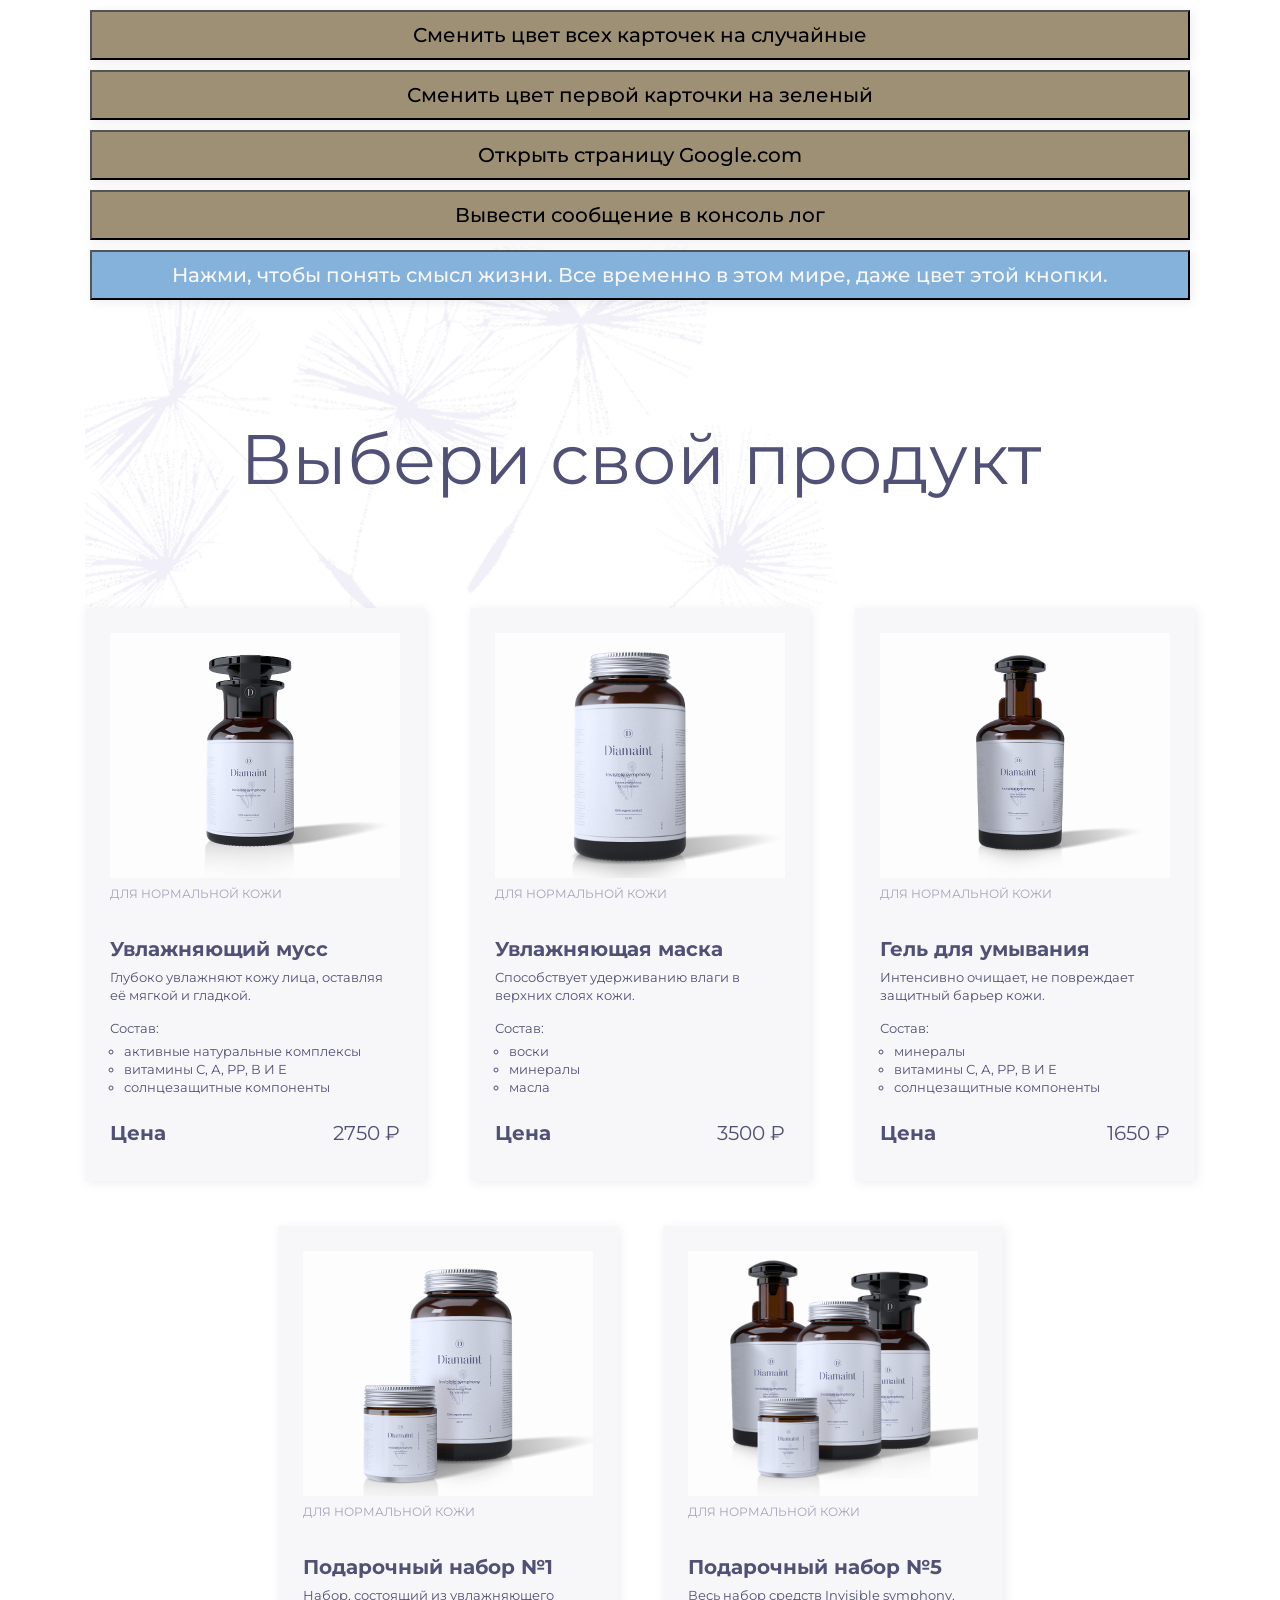
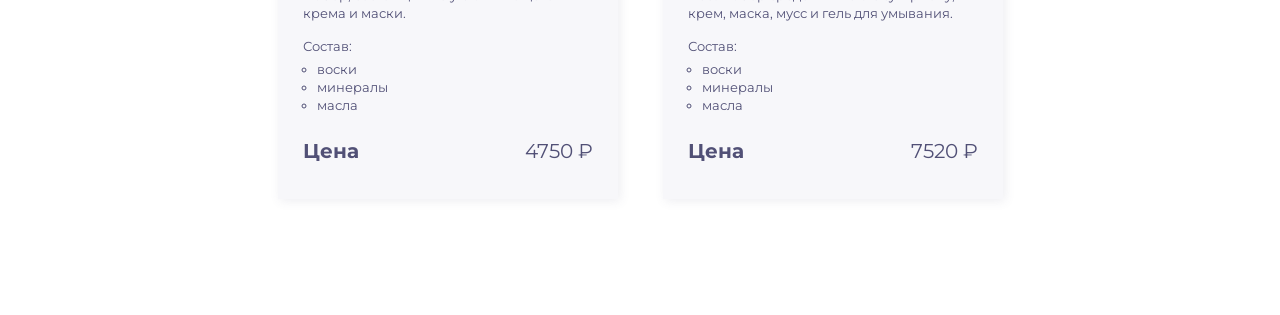
==== index.html @ d2cb1d64 "enabled js and added buttons" ====
<!DOCTYPE html>
<html lang="en">
<head>
  <meta charset="UTF-8">
  <meta name="viewport" content="width=device-width, initial-scale=1.0">
  <title>Product card</title>
  <link rel="stylesheet" href="style.css">
  <link rel="preconnect" href="https://fonts.googleapis.com">
  <link rel="preconnect" href="https://fonts.gstatic.com" crossorigin>
  <link href="https://fonts.googleapis.com/css2?family=Montserrat:ital,wght@0,100..900;1,100..900&display=swap" rel="stylesheet">
</head>
<body>
  <div class="buttons-container">
    <button class="button" id="change-color-all-card">Сменить цвет всех карточек на случайные</button>
    <button class="button" id="change-color-first-card">Сменить цвет первой карточки на зеленый</button>
    <button class="button" id="open-google">Открыть страницу Google.com</button>
    <button class="button" id="output-console-log">Вывести сообщение в консоль лог</button>
    <button class="two-color-button-def" id="two-color-switch-button">Нажми, чтобы понять смысл жизни. Все временно в этом мире, даже цвет этой кнопки. </button>
  </div>
  <div class="title-container">
    <h1 class="title">Выбери свой продукт</h1>
  </div>
  <ul class="product-list">
    <li>
      <div class="card-container">
        <img src="/images/diamaint/mousse.png" alt="Mousse Diamaint" width="290" height="245">
        <span class="product-category">для нормальной кожи</span>
        <h3 class="product-name">Увлажняющий мусс</h3>
        <p class="product-description">Глубоко увлажняют кожу лица, оставляя её мягкой и гладкой.</p>
        <span>Состав:</span>
        <ul class="product-compound">
          <li class="product-compound-item">активные натуральные комплексы</li>
          <li class="product-compound-item">витамины С, А, РР, В И Е</li>
          <li class="product-compound-item">солнцезащитные компоненты</li>
        </ul>
        <div class="product-price-container">
          <span class="product-price-label">Цена</span>
          <span class="product-price">2750 &#x20BD</span>
        </div>
      </div>
    </li>
    <li>
      <div class="card-container">
        <img src="/images/diamaint/mask.png" alt="Mask Diamaint" width="290" height="245">
        <span class="product-category">для нормальной кожи</span>
        <h3 class="product-name">Увлажняющая маска</h3>
        <p class="product-description">Способствует удерживанию влаги в верхних слоях кожи.</p>
        <span>Состав:</span>
        <ul class="product-compound">
          <li class="product-compound-item">воски</li>
          <li class="product-compound-item">минералы</li>
          <li class="product-compound-item">масла</li>
        </ul>
        <div class="product-price-container">
          <span class="product-price-label">Цена</span>
          <span class="product-price">3500 &#x20BD</span>
        </div>
      </div>
    </li>
    <li>
      <div class="card-container">
        <img src="/images/diamaint/gel.png" alt="Gel Diamaint" width="290" height="245">
        <span class="product-category">для нормальной кожи</span>
        <h3 class="product-name">Гель для умывания</h3>
        <p class="product-description">Интенсивно очищает, не повреждает защитный барьер кожи.</p>
        <span>Состав:</span>
        <ul class="product-compound">
          <li class="product-compound-item">минералы</li>
          <li class="product-compound-item">витамины С, А, РР, В И Е</li>
          <li class="product-compound-item">солнцезащитные компоненты</li>
        </ul>
        <div class="product-price-container">
          <span class="product-price-label">Цена</span>
          <span class="product-price">1650 &#x20BD</span>
        </div>
      </div>
    </li>
    <li>
      <div class="card-container">
        <img src="/images/diamaint/giftset1.png" alt="Gift set 1 Diamaint" width="290" height="245">
        <span class="product-category">для нормальной кожи</span>
        <h3 class="product-name">Подарочный набор №1</h3>
        <p class="product-description">Набор, состоящий из увлажняющего крема и маски.</p>
        <span>Состав:</span>
        <ul class="product-compound">
          <li class="product-compound-item">воски</li>
          <li class="product-compound-item">минералы</li>
          <li class="product-compound-item">масла</li>
        </ul>
        <div class="product-price-container">
          <span class="product-price-label">Цена</span>
          <span class="product-price">4750 &#x20BD</span>
        </div>
      </div>
    </li>
    <li>
      <div class="card-container">
        <img src="/images/diamaint/giftset5.png" alt="Gift set 5 Diamaint" width="290" height="245">
        <span class="product-category">для нормальной кожи</span>
        <h3 class="product-name">Подарочный набор №5</h3>
        <p class="product-description">Весь набор средств Invisible symphony, крем, маска, мусс и гель для умывания.</p>
        <span>Состав:</span>
        <ul class="product-compound">
          <li class="product-compound-item">воски</li>
          <li class="product-compound-item">минералы</li>
          <li class="product-compound-item">масла</li>
        </ul>
        <div class="product-price-container">
          <span class="product-price-label">Цена</span>
          <span class="product-price">7520 &#x20BD</span>
        </div>
      </div>
    </li>
  </ul>
  <script src="main.js"></script>
</body>
</html>
---- style.css ----
* {
  box-sizing: border-box;
  margin: 0px;
  padding: 0px;
  font-family: 'Montserrat', Arial;
  font-size: 13px;
  line-height: 18px;
  color: #515076;
}

.card-container {
  width: 340px;
  height: 573px;
  padding: 25px;
  background-color: #F7F7FA;
  box-shadow: 2px 2px 10px 0px rgba(81, 80, 118, 0.1);
}

.product-category {
  font-size: 12px;
  line-height: 24px;
  text-transform: uppercase;
  color: #A5A3B9;
}

.product-name {
  font-weight: 700;
  font-size: 20px;
  line-height: 27px;
  margin-top: 30px;
  margin-bottom: 5px;
  display: block;
}

.product-description {
  margin-bottom: 15px;
}

.product-compound {
  margin-top: 5px;
  list-style: circle;
  margin-bottom: 25px;
}

.product-compound-item {
  margin-left: 14px;
}

.product-price-container {
  display: flex;
  justify-content: space-between;
}

.product-price-label {
  font-weight: 700;
  font-size: 20px;
  line-height: 24px;
}

.product-price {
  font-size: 20px;
  line-height: 24px;
}

.product-list {
  display: flex;
  flex-wrap: wrap;
  gap: 45px;
  list-style: none;
  justify-content: center;
  margin-left: 85px;
  margin-bottom: 116px;
  width: 1110px;
  height: 1191px;
}

.title {
  font-weight: 400;
  font-size: 70px;
  line-height: 78px;
  text-align: center;
  width: 846px;
  height: 78px;
  margin: 220px 0px 110px 132px;
}

.title-container {
  background-image: url("/images/bg_flowers.png");
  background-position: left top;
  background-size: 790px 697px;
  align-content: center;
  background-repeat: no-repeat;
  margin-left: 85px;
}

.buttons-container {
  display: flex;
  flex-wrap: wrap;
  justify-content: center;
  gap: 10px;
  margin-top: 10px;
  margin-left: 85px;
  margin-bottom: -100px;
  width: 1110px;
}

.button {
  font-weight: 500;
  font-size: 20px;
  background-color: #F7F7FA;
  box-shadow: 2px 2px 10px 0px rgba(81, 80, 118, 0.1);
  width: 1100px;
  height: 50px;
  background-color: #9d9074;
  color: #000000;
}

.two-color-button-def {
  background-color: #85b2da;
  color: #F7F7FA;
  font-weight: 500;
  font-size: 20px;
  box-shadow: 2px 2px 10px 0px rgba(81, 80, 118, 0.1);
  width: 1100px;
  height: 50px;
}

.two-color-button-alt {
  background-color: #9d9074;
  color: #000000;
  font-weight: 500;
  font-size: 20px;
  box-shadow: 2px 2px 10px 0px rgba(81, 80, 118, 0.1);
  width: 1100px;
  height: 50px;
}
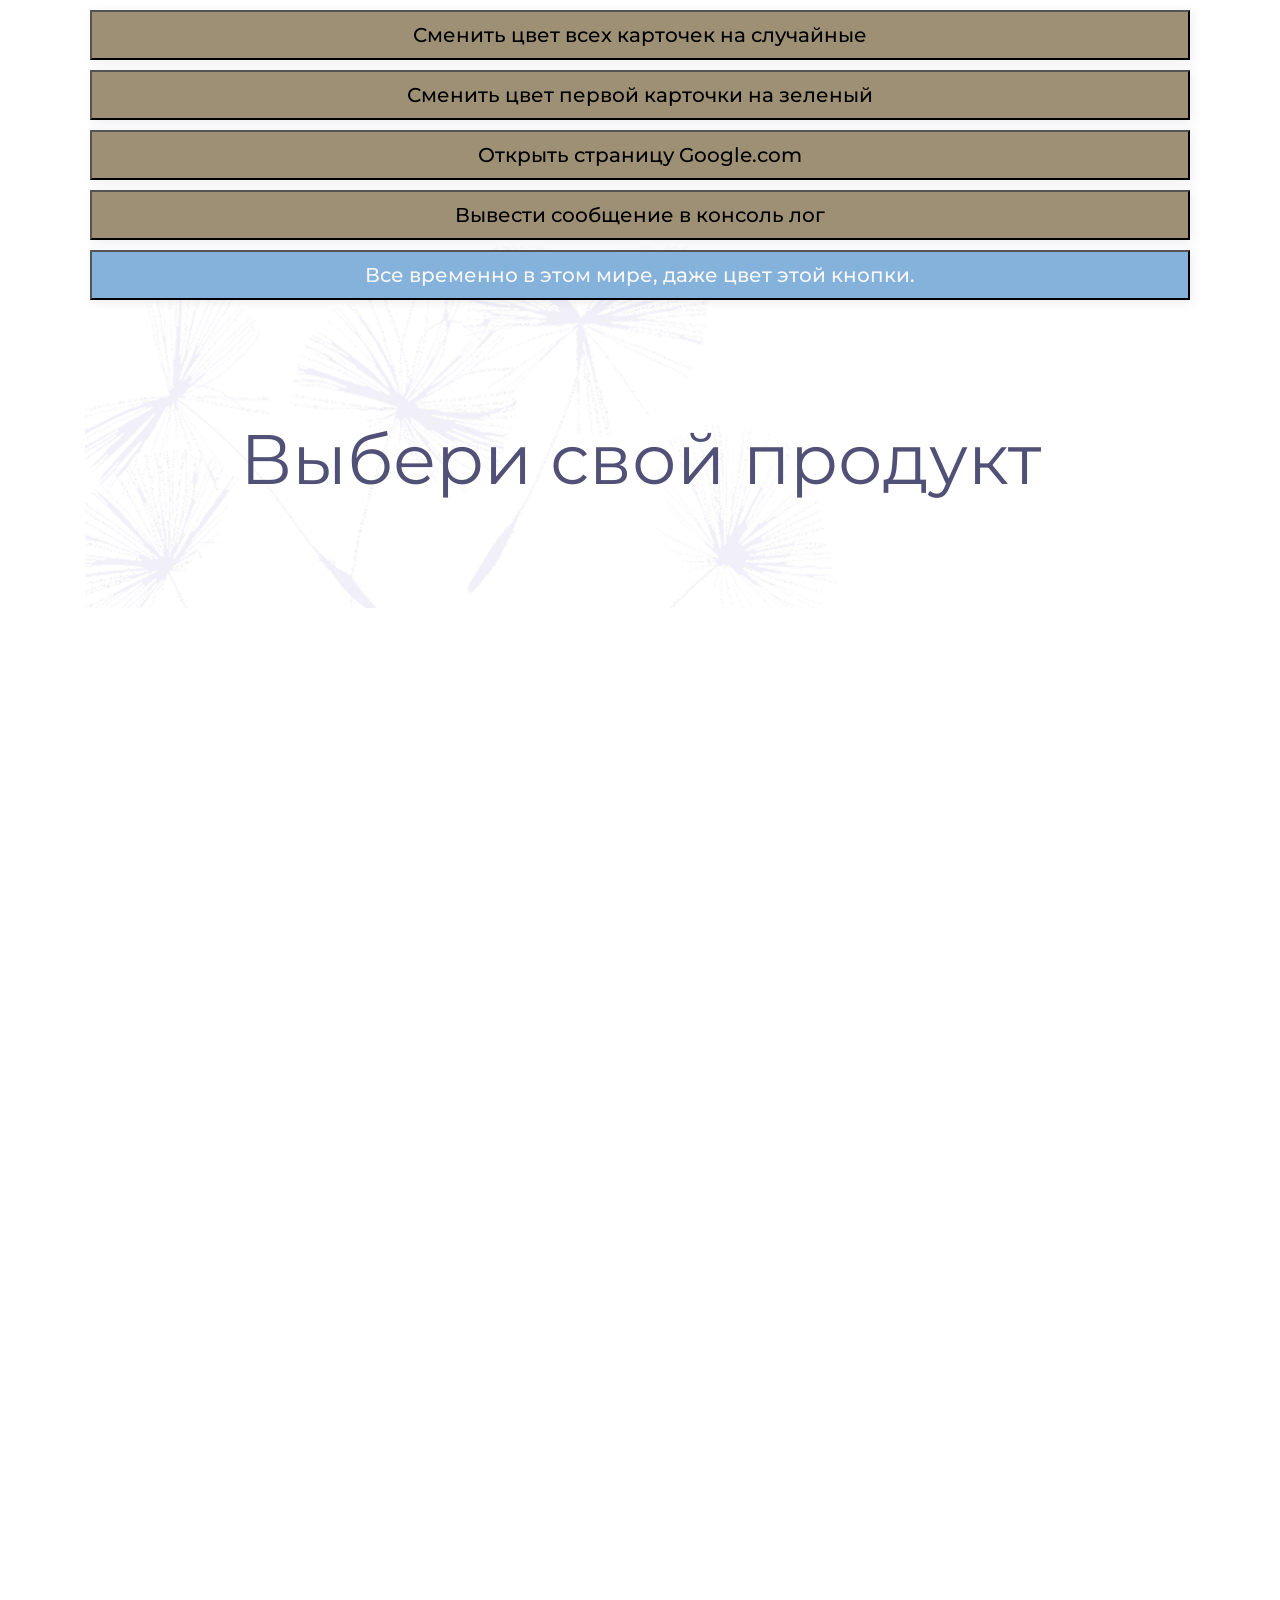
==== commit d15a3aa0: "created template and quantity promt function" ====
--- a/index.html
+++ b/index.html
@@ -11,107 +11,37 @@
 </head>
 <body>
   <div class="buttons-container">
-    <button class="button" id="change-color-all-card">Сменить цвет всех карточек на случайные</button>
-    <button class="button" id="change-color-first-card">Сменить цвет первой карточки на зеленый</button>
-    <button class="button" id="open-google">Открыть страницу Google.com</button>
-    <button class="button" id="output-console-log">Вывести сообщение в консоль лог</button>
-    <button class="two-color-button-def" id="two-color-switch-button">Нажми, чтобы понять смысл жизни. Все временно в этом мире, даже цвет этой кнопки. </button>
+    <button class="button-general button" id="change-color-all-card">Сменить цвет всех карточек на случайные</button>
+    <button class="button-general button" id="change-color-first-card">Сменить цвет первой карточки на зеленый</button>
+    <button class="button-general button" id="open-google">Открыть страницу Google.com</button>
+    <button class="button-general button" id="output-console-log">Вывести сообщение в консоль лог</button>
+    <button class="button-general two-color-button-def" id="two-color-switch-button">Все временно в этом мире, даже цвет этой кнопки. </button>
   </div>
   <div class="title-container">
     <h1 class="title">Выбери свой продукт</h1>
   </div>
-  <ul class="product-list">
-    <li>
-      <div class="card-container">
-        <img src="/images/diamaint/mousse.png" alt="Mousse Diamaint" width="290" height="245">
-        <span class="product-category">для нормальной кожи</span>
-        <h3 class="product-name">Увлажняющий мусс</h3>
-        <p class="product-description">Глубоко увлажняют кожу лица, оставляя её мягкой и гладкой.</p>
-        <span>Состав:</span>
-        <ul class="product-compound">
-          <li class="product-compound-item">активные натуральные комплексы</li>
-          <li class="product-compound-item">витамины С, А, РР, В И Е</li>
-          <li class="product-compound-item">солнцезащитные компоненты</li>
-        </ul>
-        <div class="product-price-container">
-          <span class="product-price-label">Цена</span>
-          <span class="product-price">2750 &#x20BD</span>
+  <ul id="product-list" class="product-list">
+    <template id="product-template">
+      <li>
+        <div class="card-container">
+          <img class="product-image" src="" alt="">
+          <span class="product-category"></span>
+          <h3 class="product-name"></h3>
+          <p class="product-description"></p>
+          <span>Состав:</span>
+          <ul class="product-compound"></ul>
+          <div class="product-price-container">
+            <span class="product-price-label">Цена</span>
+            <span class="product-price"></span>
+          </div>
         </div>
-      </div>
-    </li>
-    <li>
-      <div class="card-container">
-        <img src="/images/diamaint/mask.png" alt="Mask Diamaint" width="290" height="245">
-        <span class="product-category">для нормальной кожи</span>
-        <h3 class="product-name">Увлажняющая маска</h3>
-        <p class="product-description">Способствует удерживанию влаги в верхних слоях кожи.</p>
-        <span>Состав:</span>
-        <ul class="product-compound">
-          <li class="product-compound-item">воски</li>
-          <li class="product-compound-item">минералы</li>
-          <li class="product-compound-item">масла</li>
-        </ul>
-        <div class="product-price-container">
-          <span class="product-price-label">Цена</span>
-          <span class="product-price">3500 &#x20BD</span>
-        </div>
-      </div>
-    </li>
-    <li>
-      <div class="card-container">
-        <img src="/images/diamaint/gel.png" alt="Gel Diamaint" width="290" height="245">
-        <span class="product-category">для нормальной кожи</span>
-        <h3 class="product-name">Гель для умывания</h3>
-        <p class="product-description">Интенсивно очищает, не повреждает защитный барьер кожи.</p>
-        <span>Состав:</span>
-        <ul class="product-compound">
-          <li class="product-compound-item">минералы</li>
-          <li class="product-compound-item">витамины С, А, РР, В И Е</li>
-          <li class="product-compound-item">солнцезащитные компоненты</li>
-        </ul>
-        <div class="product-price-container">
-          <span class="product-price-label">Цена</span>
-          <span class="product-price">1650 &#x20BD</span>
-        </div>
-      </div>
-    </li>
-    <li>
-      <div class="card-container">
-        <img src="/images/diamaint/giftset1.png" alt="Gift set 1 Diamaint" width="290" height="245">
-        <span class="product-category">для нормальной кожи</span>
-        <h3 class="product-name">Подарочный набор №1</h3>
-        <p class="product-description">Набор, состоящий из увлажняющего крема и маски.</p>
-        <span>Состав:</span>
-        <ul class="product-compound">
-          <li class="product-compound-item">воски</li>
-          <li class="product-compound-item">минералы</li>
-          <li class="product-compound-item">масла</li>
-        </ul>
-        <div class="product-price-container">
-          <span class="product-price-label">Цена</span>
-          <span class="product-price">4750 &#x20BD</span>
-        </div>
-      </div>
-    </li>
-    <li>
-      <div class="card-container">
-        <img src="/images/diamaint/giftset5.png" alt="Gift set 5 Diamaint" width="290" height="245">
-        <span class="product-category">для нормальной кожи</span>
-        <h3 class="product-name">Подарочный набор №5</h3>
-        <p class="product-description">Весь набор средств Invisible symphony, крем, маска, мусс и гель для умывания.</p>
-        <span>Состав:</span>
-        <ul class="product-compound">
-          <li class="product-compound-item">воски</li>
-          <li class="product-compound-item">минералы</li>
-          <li class="product-compound-item">масла</li>
-        </ul>
-        <div class="product-price-container">
-          <span class="product-price-label">Цена</span>
-          <span class="product-price">7520 &#x20BD</span>
-        </div>
-      </div>
-    </li>
+      </li>
+    </template>
   </ul>
   <script src="main.js"></script>
+  <script src="homework-5.js"></script>
+  <script src="homework-6.js"></script>
+  <script type="module" src="homework-7.js"></script>
+  <script type="module" src="homework-8.js"></script>
 </body>
 </html>
--- a/style.css
+++ b/style.css
@@ -65,9 +65,9 @@
 .product-list {
   display: flex;
   flex-wrap: wrap;
-  gap: 45px;
   list-style: none;
   justify-content: center;
+  gap: 45px;
   margin-left: 85px;
   margin-bottom: 116px;
   width: 1110px;
@@ -104,13 +104,15 @@
   width: 1110px;
 }
 
-.button {
+.button-general {
   font-weight: 500;
   font-size: 20px;
-  background-color: #F7F7FA;
   box-shadow: 2px 2px 10px 0px rgba(81, 80, 118, 0.1);
   width: 1100px;
   height: 50px;
+}
+
+.button {
   background-color: #9d9074;
   color: #000000;
 }
@@ -118,19 +120,15 @@
 .two-color-button-def {
   background-color: #85b2da;
   color: #F7F7FA;
-  font-weight: 500;
-  font-size: 20px;
-  box-shadow: 2px 2px 10px 0px rgba(81, 80, 118, 0.1);
-  width: 1100px;
-  height: 50px;
 }
 
 .two-color-button-alt {
   background-color: #9d9074;
   color: #000000;
-  font-weight: 500;
-  font-size: 20px;
-  box-shadow: 2px 2px 10px 0px rgba(81, 80, 118, 0.1);
-  width: 1100px;
-  height: 50px;
+}
+
+.product-image {
+  width: 290px;
+  height: 245px;
+  object-fit: contain;
 }
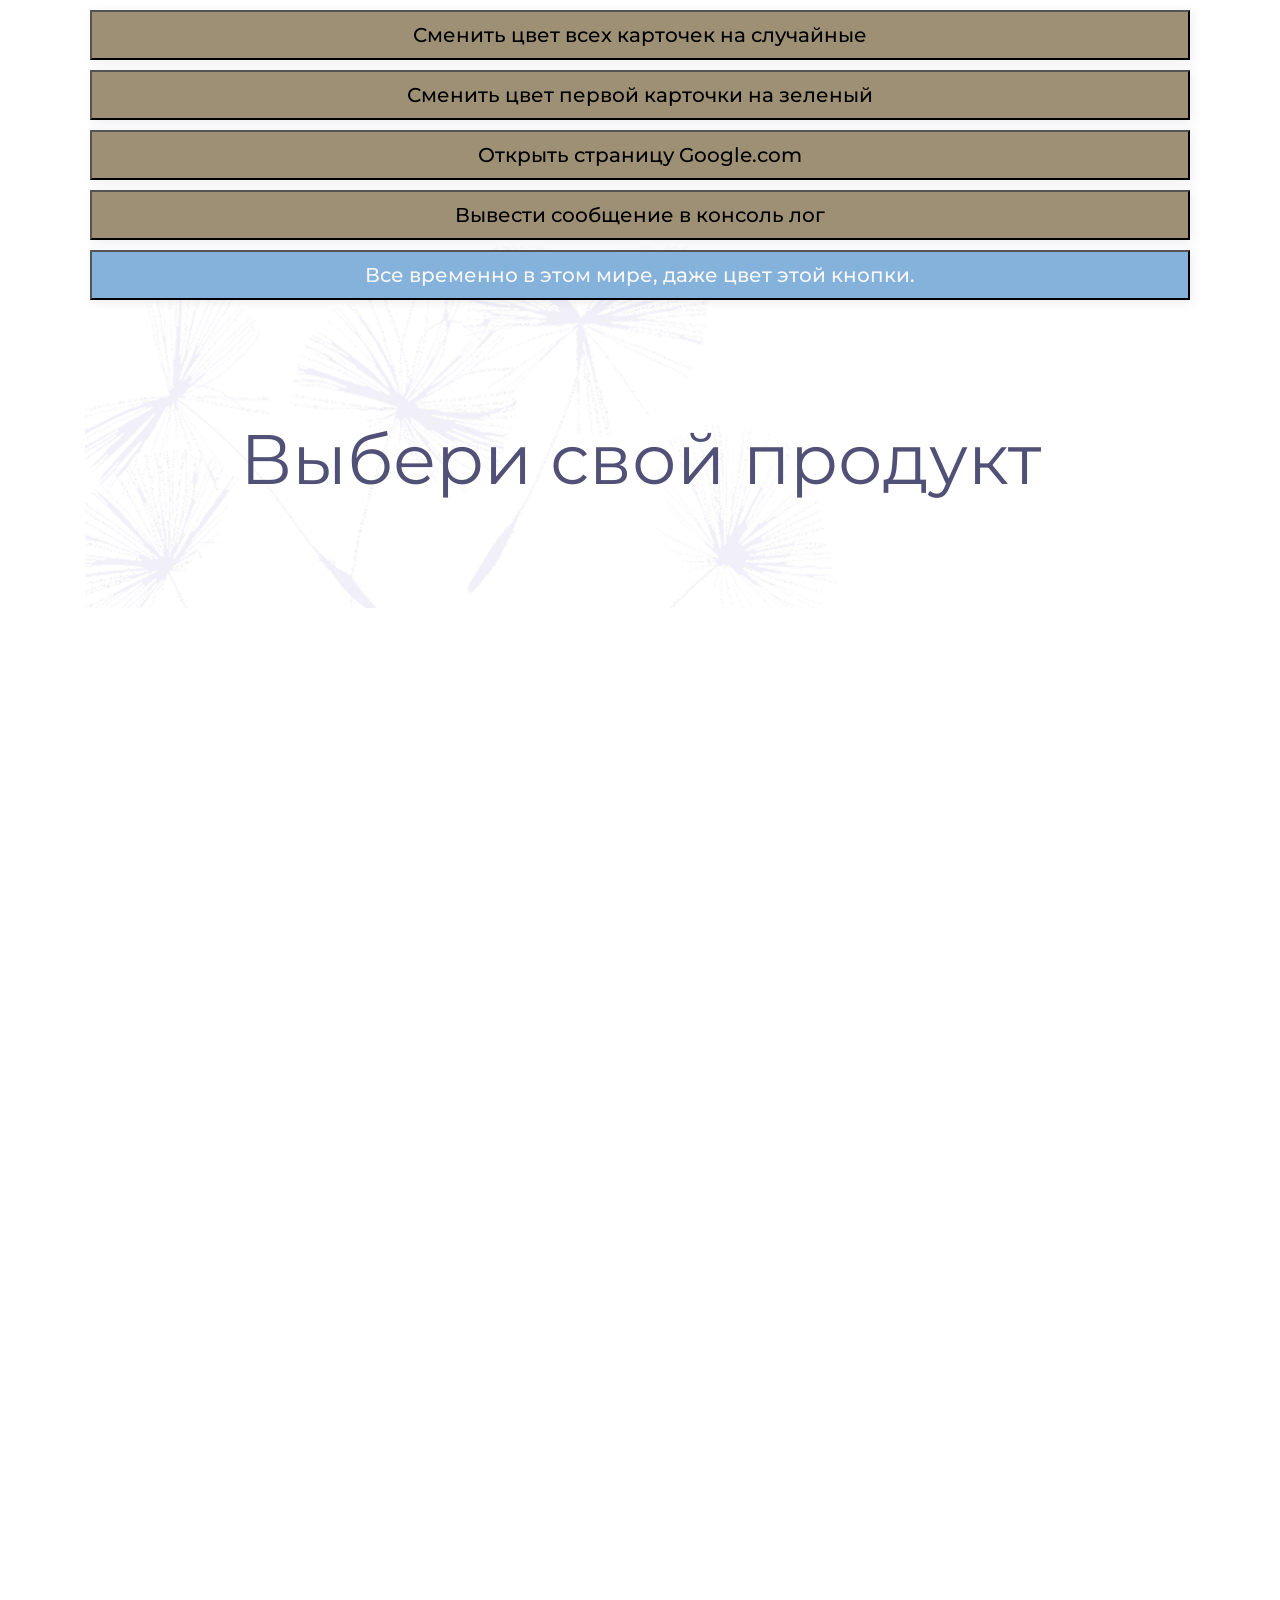
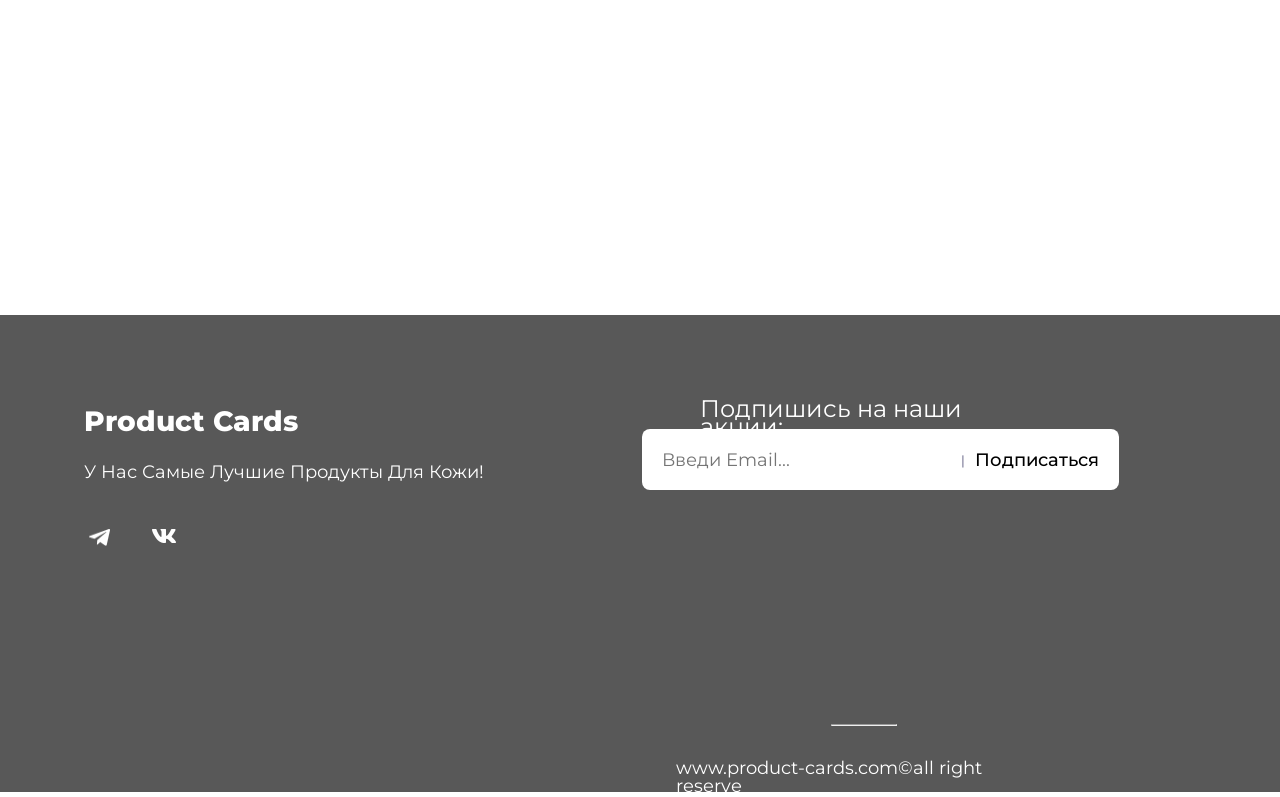
==== commit cca9a906: "created footer and added registration form" ====
--- a/index.html
+++ b/index.html
@@ -38,10 +38,82 @@
       </li>
     </template>
   </ul>
-  <script src="main.js"></script>
+  <footer class="footer">
+    <div class="footer-main-container">
+      <div class="footer-main-container-title-block">
+        <h3 class="footer-title text-white">Product Cards</h3>
+        <p class="footer-description text-white">У нас самые лучшие продукты для кожи!</p>
+        <div class="footer-tg-vk-icons-container">
+          <a href="#"><img class="footer-tg-icon" src="/images/tg_icon.png" alt=""></a>
+          <a href="#"><img class="footer-vk-icon" src="/images/vk_icon.png" alt=""></a>
+        </div>
+      </div>
+      <div class="footer-main-container-subscribe-block">
+        <h3 class="footer-subscribe-title text-white">Подпишись на наши акции:</h3>
+        <form class="footer-subscribe-form">
+          <input name="email" id="subscribeEmail" type="email" placeholder="Введи Email..." class="footer-subscribe-email">
+          <div>|</div>
+          <button type="submit" class="footer-subscribe-button">Подписаться</button>
+        </form>
+      </div>
+      <div class="footer-main-container-nav-block">
+        <nav class="menu">
+          <ul class="footer-nav-container">
+            <li>
+              <button class="registration-button text-white" id="openModal">Регистрация</button>
+              <div class="overlay" id="overlay">
+                <div class="modal" id="modal">
+                  <button class="modal-close" id="closeModal">x</button>
+                  <h3>Введите свои данные:</h3>
+                  <form class="modal-subscribe-container" id="userRegistrationForm">
+                    <div>
+                      <label for="firstName">Имя:</label>
+                      <input type="text" id="firstName" name="firstName" placeholder="Введите имя" required>
+                    </div>
+                    <div>
+                      <label for="lastName">Фамилия:</label>
+                      <input type="text" id="lastName" name="lastName" placeholder="Введите фамилию" required>
+                    </div>
+                    <div>
+                      <label for="birthDate">Дата рождения:</label>
+                      <input type="date" id="birthDate" name="birthDate" required>
+                    </div>
+                    <div>
+                      <label for="login">Логин:</label>
+                      <input type="text" id="login" name="login" placeholder="Придумайте логин" required>
+                    </div>
+                    <div>
+                      <label for="password">Пароль:</label>
+                      <input type="password" id="password" name="password" placeholder="Придумайте пароль" required>
+                    </div>
+                    <div>
+                      <label for="confirmPassword">Повторите пароль:</label>
+                      <input type="password" id="confirmPassword" placeholder="Повторите пароль" required>
+                    </div>
+                    <button type="submit">Зарегистрироваться</button>
+                  </form>
+                </div>
+              </div>
+            </li>
+            <li><hr></hr></li>
+            <li><a class="footer-nav-title text-white">Быстрые ссылки</a></li>
+            <li><a href="#" class="footer-nav-link text-white">Главная</a></li>
+            <li><a href="#" class="footer-nav-link text-white">Магазин</a></li>
+            <li><a href="#" class="footer-nav-link text-white">Контакты</a></li>
+          </ul>
+        </nav>
+      </div>
+    </div>
+    <div class="footer-copyright-container">
+      <hr class="footer-line-above-copyright"></hr>
+      <p class="footer-copyright-text text-white">www.product-cards.com©all right reserve</p>
+    </div>
+  </footer>
+  <script sr5c="main.js"></script>
   <script src="homework-5.js"></script>
   <script src="homework-6.js"></script>
   <script type="module" src="homework-7.js"></script>
   <script type="module" src="homework-8.js"></script>
+  <script type="module" src="homework-9.js"></script>
 </body>
 </html>
--- a/style.css
+++ b/style.css
@@ -131,4 +131,190 @@
   width: 290px;
   height: 245px;
   object-fit: contain;
+}
+
+.footer {
+  width: 1728px;
+  height: 477px;
+  background-color: #585858;
+}
+
+.footer-main-container {
+  display: flex;
+  justify-content: space-between;
+  width: 1569px;
+  height: 147px;
+  margin-left: 84px;
+  padding-top: 85px;
+}
+
+.footer-title {
+  font-weight: 800;
+  font-size: 28px;
+  line-height: 154%;
+  text-transform: capitalize;
+}
+
+.footer-description {
+  width: 409px;
+  margin-top: 16px;
+  font-weight: 400;
+  font-size: 18px;
+  line-height: 154%;
+  text-transform: capitalize;
+}
+
+.footer-tg-vk-icons-container {
+  width: 97px;
+  height: 18px;
+  display: flex;
+  justify-content: space-around;
+  gap: 30.5px;
+}
+
+.footer-tg-icon {
+  margin-top: 42px;
+  width: 21px;
+  height: 17.61px;
+}
+
+.footer-vk-icon {
+  margin-top: 42px;
+  width: 24px;
+  height: 14px;
+}
+
+.footer-subscribe-title {
+  width: 350px;
+  height: 29px;
+  font-weight: 400;
+  font-size: 24px;
+  margin-left: -74px;
+}
+
+.footer-subscribe-form {
+  color: #000000;
+  background-color: #ffffff;
+  display: flex;
+  align-items: center;
+  border-radius: 8px;
+  padding: 0 10px;
+  width: 477px;
+  height: 61px;
+  margin-left: -132px;
+}
+
+.footer-subscribe-email {
+  flex-grow: 1;
+  border: none;
+  outline: none;
+  padding: 0 10px;
+  font-size: 18px;
+}
+
+.footer-subscribe-button {
+  border: none;
+  background: none;
+  color: #000000;
+  font-size: 18px;
+  font-weight: 500;
+  padding: 10px;
+  cursor: pointer;
+}
+
+.footer-copyright-container{
+  margin-top: 262px;
+  margin-left: 676px;
+}
+
+.footer-line-above-copyright {
+  width: 66px;
+  margin-left: 155px;
+}
+
+.footer-copyright-text {
+  width: 376px;
+  height: 22px;
+  font-weight: 400;
+  font-size: 18px;
+  line-height: 100%;
+  margin-top: 33px;
+}
+
+.footer-nav-container {
+  display: flex;
+  flex-direction: column;
+  justify-content: space-between;
+  width: 178px;
+  height: 147px;
+  list-style: none;
+  padding: 0;
+  margin-right: 75px;
+}
+
+.footer-nav-link {
+  width: 178px;
+  margin-top: 17px;
+  font-weight: 400;
+  font-size: 18px;
+  line-height: 100%;
+  text-decoration: none;
+}
+
+.footer-nav-title {
+  font-weight: 500;
+  font-size: 20px;
+}
+
+.registration-button {
+  border: none;
+  background: none;
+  font-size: 26px;
+  font-weight: 500;
+  cursor: pointer;
+}
+
+.overlay {
+  position: fixed;
+  inset: 0;
+  background-color: #201404c4;
+  z-index: 10;
+  display: none;
+}
+
+.modal {
+  position: fixed;
+  top: 50%;
+  left: 50%;
+  transform: translate(-50%, -50%);
+  background: #ffffff;
+  padding: 20px;
+  border-radius: 8px;
+  z-index: 11;
+  display: none;
+  width: 350px;
+}
+
+.modal-showed {
+  display: block;
+}
+
+.modal-close {
+  position: absolute;
+  top: 10px;
+  right: 10px;
+  cursor: pointer;
+  background: none;
+  border: none;
+  font-size: 24px;
+}
+
+.modal-subscribe-container {
+  display: flex;
+  flex-direction: column;
+  gap: 10px;
+}
+
+.text-white {
+  color: #ffffff;
 }
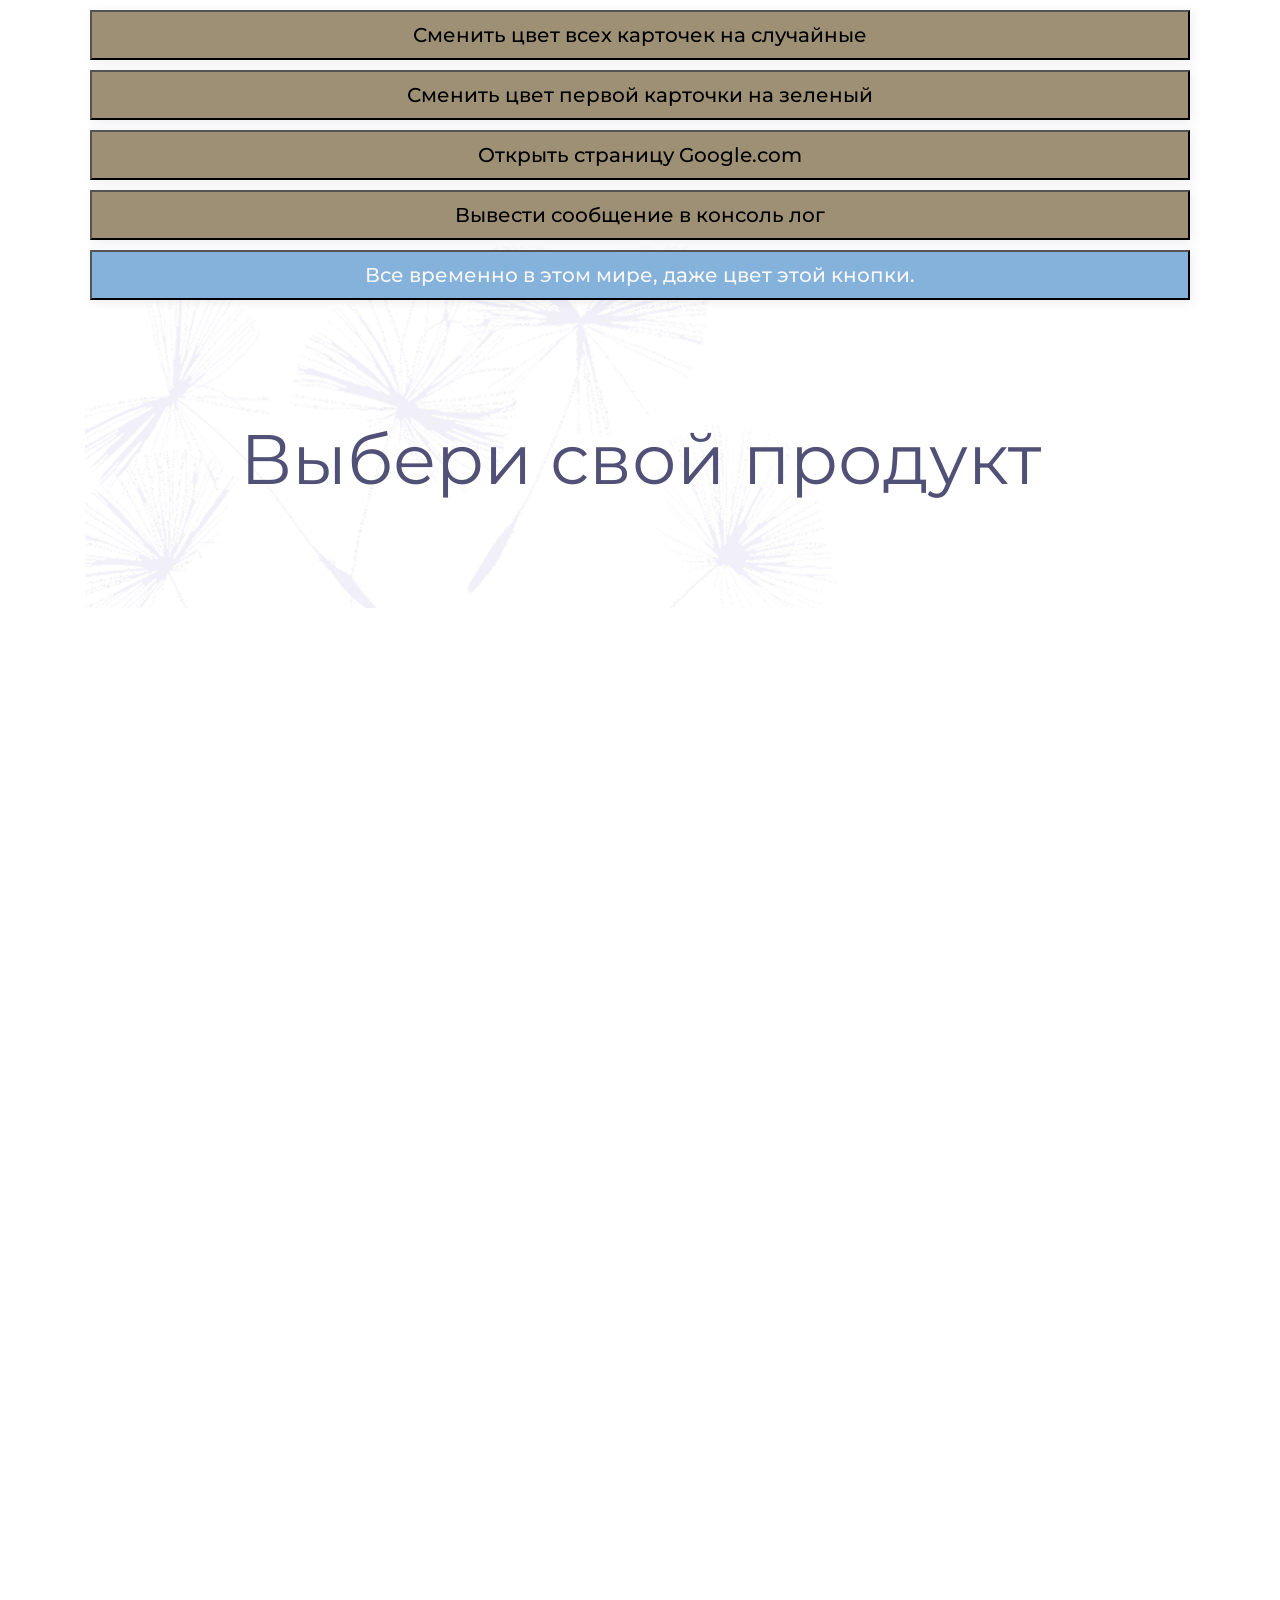
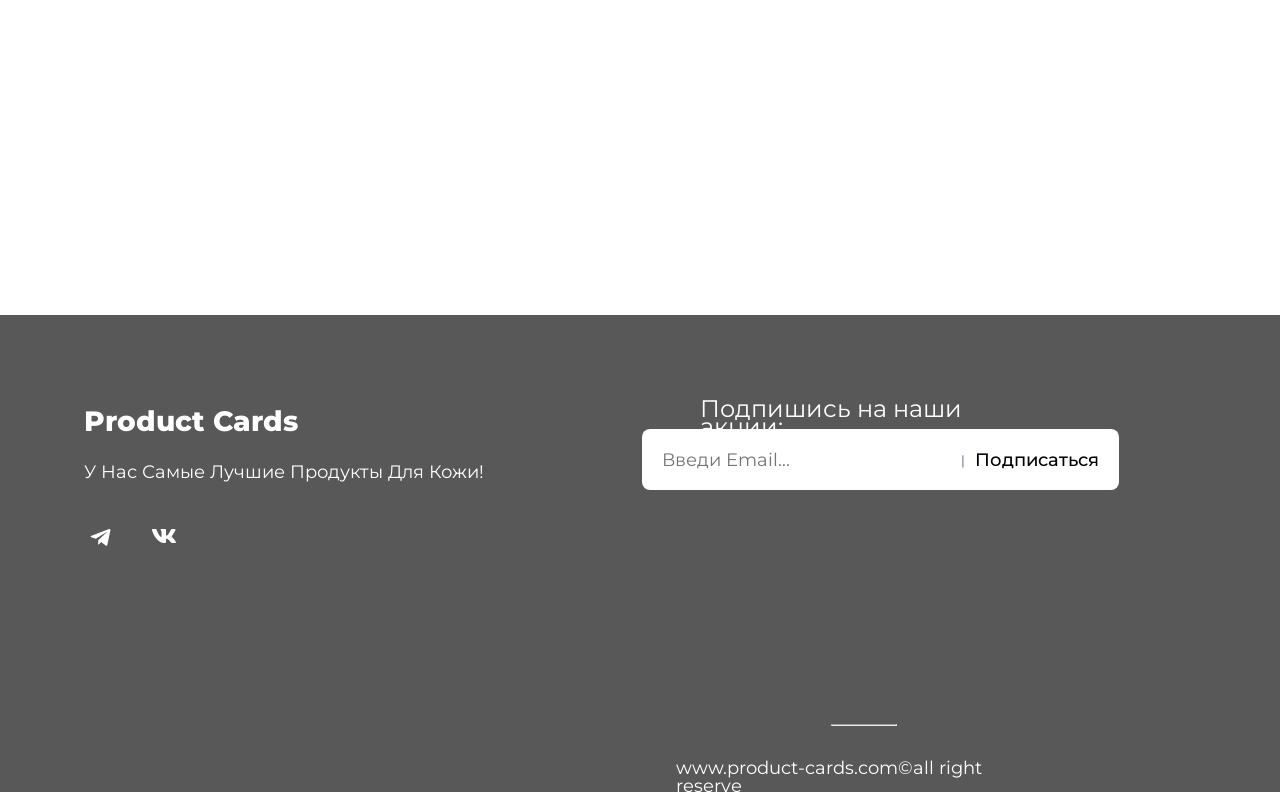
==== commit 6fdcb2f2: "replaced png icons with svg and fixed minor errors" ====
--- a/index.html
+++ b/index.html
@@ -44,8 +44,8 @@
         <h3 class="footer-title text-white">Product Cards</h3>
         <p class="footer-description text-white">У нас самые лучшие продукты для кожи!</p>
         <div class="footer-tg-vk-icons-container">
-          <a href="#"><img class="footer-tg-icon" src="/images/tg_icon.png" alt=""></a>
-          <a href="#"><img class="footer-vk-icon" src="/images/vk_icon.png" alt=""></a>
+          <a href="#"><img class="footer-tg-icon" src="/images/tg_icon.svg" alt=""></a>
+          <a href="#"><img class="footer-vk-icon" src="/images/vk_icon.svg" alt=""></a>
         </div>
       </div>
       <div class="footer-main-container-subscribe-block">
@@ -96,10 +96,18 @@
               </div>
             </li>
             <li><hr></hr></li>
-            <li><a class="footer-nav-title text-white">Быстрые ссылки</a></li>
-            <li><a href="#" class="footer-nav-link text-white">Главная</a></li>
-            <li><a href="#" class="footer-nav-link text-white">Магазин</a></li>
-            <li><a href="#" class="footer-nav-link text-white">Контакты</a></li>
+            <li>
+              <a class="footer-nav-title text-white">Быстрые ссылки</a>
+            </li>
+            <li>
+              <a href="#" class="footer-nav-link text-white">Главная</a>
+            </li>
+            <li>
+              <a href="#" class="footer-nav-link text-white">Магазин</a>
+            </li>
+            <li>
+              <a href="#" class="footer-nav-link text-white">Контакты</a>
+            </li>
           </ul>
         </nav>
       </div>
--- a/style.css
+++ b/style.css
@@ -169,13 +169,13 @@
   height: 18px;
   display: flex;
   justify-content: space-around;
-  gap: 30.5px;
+  gap: 30px;
 }
 
 .footer-tg-icon {
   margin-top: 42px;
   width: 21px;
-  height: 17.61px;
+  height: 17px;
 }
 
 .footer-vk-icon {
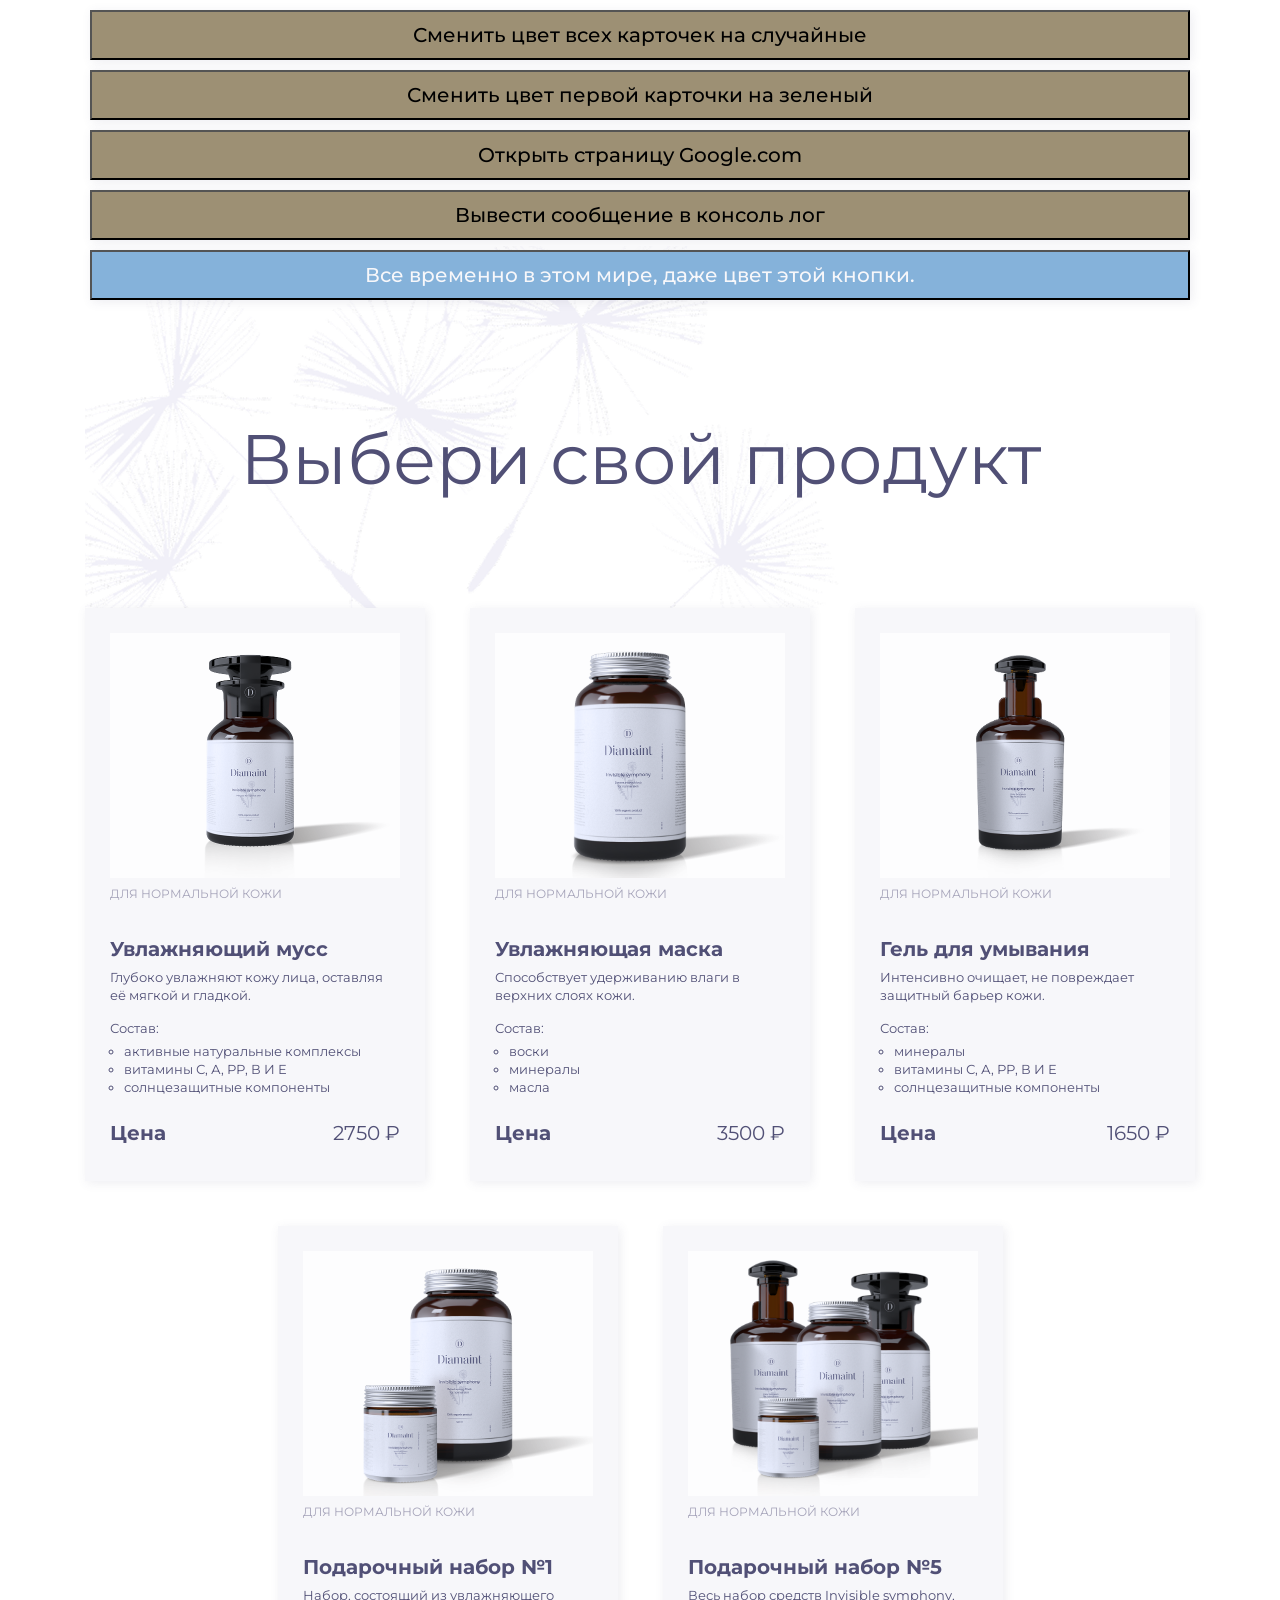
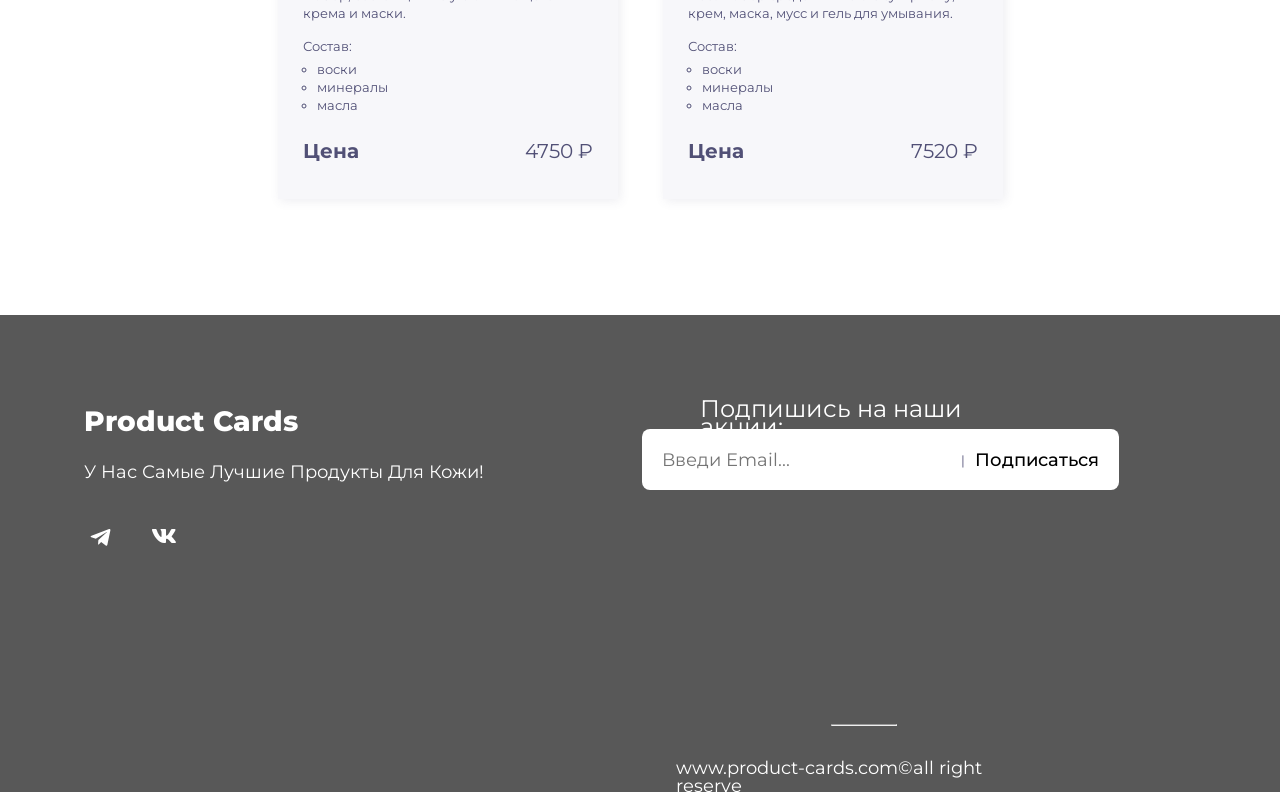
==== commit aefa28ca: "created classes and rewrote logic" ====
--- a/index.html
+++ b/index.html
@@ -117,11 +117,6 @@
       <p class="footer-copyright-text text-white">www.product-cards.com©all right reserve</p>
     </div>
   </footer>
-  <script sr5c="main.js"></script>
-  <script src="homework-5.js"></script>
-  <script src="homework-6.js"></script>
-  <script type="module" src="homework-7.js"></script>
-  <script type="module" src="homework-8.js"></script>
-  <script type="module" src="homework-9.js"></script>
+  <script type="module" src="main.js"></script>
 </body>
 </html>
